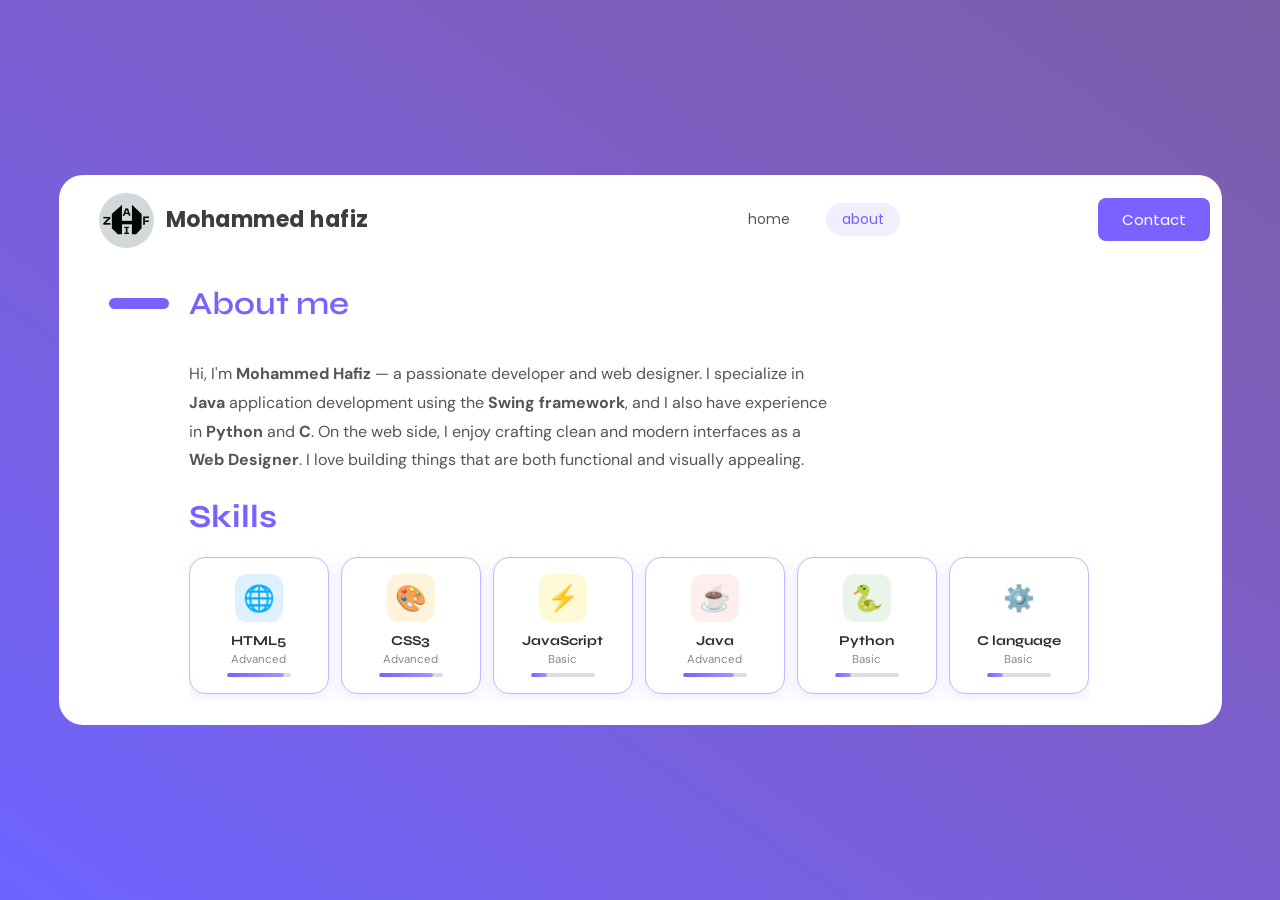
==== about.html @ f4793693 "Update about.html" ====
<!DOCTYPE html>
<html lang="en">
<head>
    <meta charset="UTF-8">
    <meta name="viewport" content="width=device-width, initial-scale=1.0">
    <title>about hafiz</title>
    <link rel="stylesheet" href="about.css" type="text/css">
    <link rel="icon" type="image/png" href="hafiz-.png">
    <link href="https://fonts.googleapis.com/css2?family=Poppins:wght@400;600&display=swap" rel="stylesheet">
    <link rel="stylesheet" href="https://fonts.googleapis.com/css2?family=Syne:wght@400;600;700;800&family=DM+Sans:wght@300;400;500&display=swap">
</head>
<body>
<script src="jquery.min.js"></script>
<script src="script.js"></script>
    <div class="container"> 
        <div class="card">
            <div class="navbar">
                <img class="img" src="hafizorginallogo.jpg" alt="logo">
                <h4 class="name">Mohammed hafiz</h4>
                <nav class="nav">
                    <a href="index.html" class="active">home</a>
                    <a href="about.html" class="about1">about</a>
                    <a href="" class="conbtn">Contact</a>
                </nav>
            </div>

            <div class="dashboard">
                <div class="line"></div>
                <div class="about-content">
                    <h1 class="about-title">About me</h1>
                    <p class="about-para">
                        Hi, I'm <strong>Mohammed Hafiz</strong> — a passionate developer and web designer. 
                        I specialize in <strong>Java</strong> application development using the 
                        <strong>Swing framework</strong>, and I also have experience in 
                        <strong>Python</strong> and <strong>C</strong>. On the web side, I enjoy crafting 
                        clean and modern interfaces as a <strong>Web Designer</strong>. 
                        I love building things that are both functional and visually appealing.
                    </p>
                    <h1 class="skill-head">Skills</h1>
                    <div class="skills-scroll-wrapper">
                        <div class="skills-grid">
                            <div class="skill-card active-card">
                                <div class="skill-icon ic-html">🌐</div>
                                <div class="skill-name">HTML5</div>
                                <div class="skill-level">Advanced</div>
                                <div class="level-bar"><div class="level-fill" style="width:90%"></div></div>
                            </div>
                            <div class="skill-card active-card">
                                <div class="skill-icon ic-css">🎨</div>
                                <div class="skill-name">CSS3</div>
                                <div class="skill-level">Advanced</div>
                                <div class="level-bar"><div class="level-fill" style="width:85%"></div></div>
                            </div>
                            <div class="skill-card active-card">
                                <div class="skill-icon ic-js">⚡</div>
                                <div class="skill-name">JavaScript</div>
                                <div class="skill-level">Basic</div>
                                <div class="level-bar"><div class="level-fill" style="width:25%"></div></div>
                            </div>
                            <div class="skill-card active-card">
                                <div class="skill-icon ic-java">☕</div>
                                <div class="skill-name">Java</div>
                                <div class="skill-level">Advanced</div>
                                <div class="level-bar"><div class="level-fill" style="width:80%"></div></div>
                            </div>
                            <div class="skill-card active-card">
                                <div class="skill-icon ic-python">🐍</div>
                                <div class="skill-name">Python</div>
                                <div class="skill-level">Basic</div>
                                <div class="level-bar"><div class="level-fill" style="width: 25%;"></div></div>
                            </div>
                            <div class="skill-card active-card">
                                <div class="skill-icon is C">⚙️</div>
                                <div class="skill-name">C language</div>
                                <div class="skill-level">Basic</div>
                                <div class="level-bar"><div class="level-fill" style="width: 25%;"></div></div>
                            </div>
                        </div>
                    </div>
                    <h1 class="tool-head">Tools i use</h1>
                    <div class="skills-grid">
                        <div class="skill-card active-card">
                            <div class="skill-icon ic-vscode">💻</div>
                            <div class="skill-name">VScode</div>
                            <div class="skill-level">Advanced</div>
                            <div class="level-bar"><div class="level-fill" style="width:90%"></div></div>
                        </div>
                        <div class="skill-card active-card">
                            <div class="skill-icon ic-git">🌿</div>
                            <div class="skill-name">Git</div>
                            <div class="skill-level">basic</div>
                            <div class="level-bar"><div class="level-fill" style="width:30%"></div></div>
                        </div>
                        <div class="skill-card active-card">
                            <div class="skill-icon ic-supabase">🗄️</div>
                            <div class="skill-name">SupaBase</div>
                            <div class="skill-level">Intermediate</div>
                            <div class="level-bar"><div class="level-fill" style="width:50%"></div></div>
                        </div>
                    </div>

                    <h1 class="projects">My Projects</h1>
                    <p class="project-para">As part of my programming journey, I developed a <strong>Student Attendance Management System</strong> using Java Swing — a full-featured desktop application designed to simplify how attendance is recorded and tracked. The system allows users to add students, mark daily attendance, and view attendance reports through a clean and intuitive graphical interface. Built with core Java OOP principles and Swing UI components, this project reflects my ability to design real-world, problem-solving applications beyond the web — combining logic, data handling, and user experience into one seamless desktop solution.</p>

                    <div class="download-section">
                        <span class="download-label">Download App</span>

                        <div class="download-badges-row">
                            <a href="#" class="download-badge" id="download-btn-windows">
                              <div class="badge-icon"><img src="icon.png" alt="app icon" style="width:28px;height:28px;border-radius:6px;object-fit:cover;"></div>
                                <div class="badge-text">
                                    <span class="badge-sub">Get it on</span>
                                    <span class="badge-title">Student Attendance System</span>
                                </div>
                                <div class="badge-platform-tag">
                                    <span class="badge-tag-dot"></span>
                                    🪟 Windows
                                </div>
                                <span class="badge-arrow">→</span>
                            </a>
                            <a href="#" class="download-badge" id="download-btn-linux">
                                <div class="badge-icon"><img src="icon.png" alt="app icon" style="width:28px;height:28px;border-radius:6px;object-fit:cover;"></div>
                                <div class="badge-text">
                                    <span class="badge-sub">Get it on</span>
                                    <span class="badge-title">Student Attendance System</span>
                                </div>
                                <div class="badge-platform-tag">
                                    <span class="badge-tag-dot" style="background:#4caf50;box-shadow:0 0 6px #4caf50;"></span>
                                    🐧 Linux
                                </div>
                                <span class="badge-arrow">→</span>
                            </a>
                        </div>
                    </div>
                </div>
            </div>
        </div>
    </div>
</body>
</html>
---- about.css ----
html, body {
    margin: 0;
    padding: 0;
    height: 100%;
}
.container {
    width: 100%;
    height: 100%;
    background: linear-gradient(to right top, #6c63ff, #7661e8, #7b5fd1, #7d5ebc, #7b5ea7);
    display: flex;
    justify-content: center;
    align-items: center;
}
.card {
    width: 1163px;
    height: 550px;
    border-radius: 24px;
    background-color: #ffffff;
    display: flex;
    flex-direction: column;
    overflow-y: auto;
    overflow-x: hidden;
}
.card::-webkit-scrollbar {
    width: 6px;
}
.card::-webkit-scrollbar-track {
    background: transparent;
    border-radius: 0 24px 24px 0;
}
.card::-webkit-scrollbar-thumb {
    background: linear-gradient(to bottom, #7b61ff, #a594ff);
    border-radius: 10px;
    min-height: 30px;
}
.card::-webkit-scrollbar-thumb:hover {
    background: linear-gradient(to bottom, #6c52f0, #7b61ff);
}
.card::-webkit-scrollbar-corner {
    background: transparent;
}
.img {
    width: 55px;
    height: 55px;
    border-radius: 50%;
    object-fit: cover;
    margin-left: 20px;
    margin-top: 2px;
}
.navbar {
    display: flex;
    align-items: center;
    gap: 12px;
    padding: 16px 20px;
}
.name {
    margin: 0;
    font-family: 'Poppins', sans-serif;
    font-size: 22px;
    font-weight: bold;
    letter-spacing: 0.5px;
    color: #3d3d3d;
}
nav {
    display: flex;
    gap: 20px;
    padding-left: 321px;
    align-items: center;
    margin-left: 30px;
    width: 459px;
}
nav a {
    text-decoration: none;
    color: #555555;
    font-family: 'Poppins', sans-serif;
    font-size: 14px;
}
nav a.active {
    padding: 6px 16px;
    border-radius: 20px;
}
nav a.about1 {
    color: #6c63ff;
    background-color: #f0eeff;
    padding: 6px 16px;
    border-radius: 20px;
}
.conbtn {
    background-color: #7b61ff;
    color: white;
    padding: 10px 24px;
    border-radius: 8px;
    text-decoration: none;
    font-family: 'Poppins', sans-serif;
    font-size: 15px;
    cursor: pointer;
    margin-left: 178px;
}
.dashboard {
    display: flex;
    align-items: flex-start;
    gap: 20px;
    padding: 20px 50px;
}
.line {
    width: 60px;
    height: 11px;
    background-color: #7b61ff;
    border-radius: 20px;
    margin-top: 14px;
    flex-shrink: 0;
}
.about-content {
    display: flex;
    flex-direction: column;
}
.about-title {
    font-family: 'Syne', sans-serif;
    font-weight: 600;
    color: #7b61ff;
    margin: 0 0 12px 0;
    font-size: 2rem;
}
.about-para {
    font-family: 'DM Sans', sans-serif;
    font-size: 1rem;
    color: #555;
    line-height: 1.8;
    max-width: 650px;
    margin: 0;
    margin-top: 25px;
}

.skill-head {
    font-family: 'Syne', sans-serif;
    font-weight: 700;
    color: #7b61ff;
}
.tool-head {
    font-family: 'Syne', sans-serif;
    font-weight: 700;
    color: #7b61ff;
}
.skills-scroll-wrapper {
    width: 100%;
    overflow-x: auto;
    overflow-y: hidden;
    padding-bottom: 6px;
    flex-shrink: 0;
}
.skills-scroll-wrapper::-webkit-scrollbar {
    height: 4px;
}
.card::-webkit-scrollbar-track {
    background: transparent;
    border-radius: 0 24px 24px 0;
    margin-top: 24px;      
    margin-bottom: 24px;    
}      
.skills-scroll-wrapper::-webkit-scrollbar-thumb {
    background: linear-gradient(to right, #7b61ff, #a594ff);
    border-radius: 20px;
    border: 2px solid transparent;      
    background-clip: padding-box;       
    margin-right: 2px;              
}
.skills-scroll-wrapper::-webkit-scrollbar-thumb:hover {
    background: linear-gradient(to right, #6c52f0, #7b61ff);
}
.skills-grid {
    display: grid;
    grid-template-rows: repeat(1, 1fr);
    grid-auto-flow: column;
    grid-auto-columns: 140px;
    gap: 12px;
    width: max-content;
}

.skill-card {
    background: #f0eeff;
    border: 1.5px solid transparent;
    border-radius: 16px;
    padding: 16px 12px;
    text-align: center;
    cursor: default;
    transition: transform .25s, box-shadow .25s, border-color .25s, background .25s;
}

.skill-card:hover {
    transform: translateY(-4px);
    box-shadow: 0 10px 28px rgba(108, 71, 255, 0.18);
    border-color: #c4b8ff;
    background: #fff;
}

.skill-card.active-card {
    background: #ffffff;
    border: 1.5px solid #c4b8ff;
    box-shadow: 0 4px 16px rgba(108, 71, 255, 0.12);
}

.skill-icon {
    width: 48px;
    height: 48px;
    border-radius: 12px;
    display: flex;
    align-items: center;
    justify-content: center;
    margin: 0 auto 10px;
    font-size: 1.6rem;
}

.ic-html     { background: #dff0ff; }
.ic-css      { background: #fff3dc; }
.ic-js       { background: #fff9d6; }
.ic-java     { background: #ffeeee; }
.ic-python   { background: #e8f5e8; }
.ic-c        { background: #e8eeff; }
.ic-git      { background: #fff0e8; }
.ic-vscode   { background: #e8f8f0; }
.ic-supabase { background: #e8fff5; }

.skill-name {
    font-family: 'Syne', sans-serif;
    font-size: 0.85rem;
    font-weight: 700;
    color: #2d2d2d;
    margin-bottom: 3px;
}
.skill-level {
    font-family: 'DM Sans', sans-serif;
    font-size: 0.72rem;
    color: #888;
    margin-bottom: 6px;
}
.level-bar {
    width: 64px;
    height: 4px;
    background: #ddd;
    border-radius: 4px;
    margin: 0 auto;
    overflow: hidden;
}
.level-fill {
    height: 100%;
    background: linear-gradient(90deg, #7b61ff, #a594ff);
    border-radius: 4px;
}
#popup-overlay {
    display: none;
    position: fixed;
    inset: 0;
    background: rgba(0, 0, 0, 0.3);
    z-index: 999;
    justify-content: center;
    align-items: center;
}
#popup-box {
    background: #ffffff;
    border-radius: 12px;
    padding: 16px 24px;        
    text-align: center;
    box-shadow: 0 8px 24px rgba(108, 71, 255, 0.2);
    font-family: 'DM Sans', sans-serif;
    color: #3d3d3d;
    font-size: 0.85rem;       
    line-height: 1.6;
    width: 250px;    
     margin-top: -100px;            
}
#popup-close {
    margin-top: 12px;
    background: #7b61ff;
    color: white;
    border: none;
    padding: 7px 22px;         
    border-radius: 8px;
    font-family: 'Poppins', sans-serif;
    font-size: 13px;
    cursor: pointer;
    transition: background 0.2s;
}
.projects{
    font-family: 'Syne', sans-serif;
    font-weight: 700;
    color: #7b61ff;
}
.project-para{
    font-family: 'DM Sans', sans-serif;
    font-size: 1rem;
    color: #555;
    line-height: 1.8;
    max-width: 650px;
    margin: 0;
    margin-top: 25px;
}
.download-section {
            margin-top: 28px;
            display: flex;
            align-items: flex-start;
            gap: 18px;
            flex-wrap: wrap;
        }

        .download-label {
            font-family: 'DM Sans', 'Poppins', sans-serif;
            font-size: 0.78rem;
            color: #888;
            letter-spacing: 0.08em;
            text-transform: uppercase;
            font-weight: 500;
            margin-top: 14px;
        }

        .download-badges-row {
            display: flex;
            flex-direction: column;
            gap: 12px;
        }

        .download-badge {
            display: inline-flex;
            align-items: center;
            gap: 14px;
            background: #1a1a2e;
            border: 1.5px solid rgba(124, 92, 191, 0.35);
            border-radius: 14px;
            padding: 10px 18px 10px 14px;
            text-decoration: none;
            cursor: pointer;
            transition: all 0.25s ease;
            box-shadow: 0 4px 20px rgba(124, 92, 191, 0.15);
            position: relative;
            overflow: hidden;
        }

        .download-badge::before {
            content: '';
            position: absolute;
            inset: 0;
            background: linear-gradient(135deg, rgba(124,92,191,0.12), transparent);
            opacity: 0;
            transition: opacity 0.25s ease;
        }

        .download-badge:hover {
            transform: translateY(-2px);
            border-color: rgba(124, 92, 191, 0.7);
            box-shadow: 0 8px 28px rgba(124, 92, 191, 0.28);
        }

        .download-badge:hover::before {
            opacity: 1;
        }

        .badge-icon {
            width: 38px;
            height: 38px;
            background: linear-gradient(135deg, #7c5cbf, #5a3fa0);
            border-radius: 10px;
            display: flex;
            align-items: center;
            justify-content: center;
            font-size: 1.2rem;
            flex-shrink: 0;
            box-shadow: 0 2px 8px rgba(124,92,191,0.4);
        }

        .badge-text {
            display: flex;
            flex-direction: column;
            gap: 1px;
            flex: 1;
        }

        .badge-sub {
            font-family: 'DM Sans', 'Poppins', sans-serif;
            font-size: 0.65rem;
            color: #aaa;
            letter-spacing: 0.06em;
            text-transform: uppercase;
            font-weight: 400;
        }

        .badge-title {
            font-family: 'Syne', 'Poppins', sans-serif;
            font-size: 0.95rem;
            color: #ffffff;
            font-weight: 700;
            letter-spacing: 0.01em;
            white-space: nowrap;
        }

        .badge-platform-tag {
            display: inline-flex;
            align-items: center;
            gap: 6px;
            background: rgba(124, 92, 191, 0.15);
            border: 1px solid rgba(124, 92, 191, 0.3);
            border-radius: 20px;
            padding: 4px 12px;
            font-family: 'DM Sans', 'Poppins', sans-serif;
            font-size: 0.7rem;
            color: #c9b8f0;
            font-weight: 500;
            white-space: nowrap;
        }

        .badge-tag-dot {
            width: 6px;
            height: 6px;
            border-radius: 50%;
            background: #7c5cbf;
            box-shadow: 0 0 6px #7c5cbf;
            flex-shrink: 0;
        }

        .badge-arrow {
            margin-left: 4px;
            color: #7c5cbf;
            font-size: 1rem;
            transition: transform 0.2s ease;
        }

        .download-badge:hover .badge-arrow {
            transform: translateX(3px);
        }
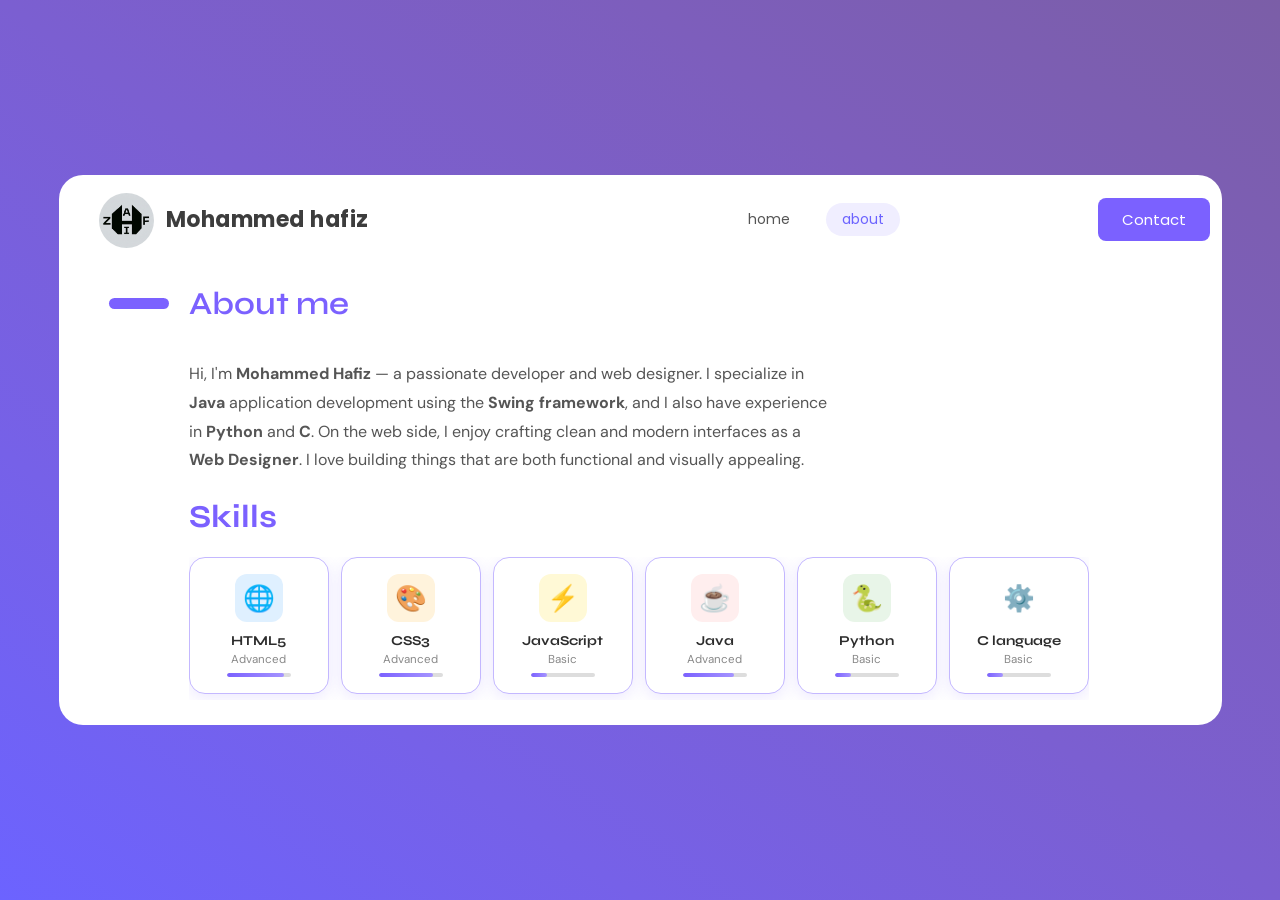
==== commit bd157f5f: "Update about.html" ====
--- a/about.html
+++ b/about.html
@@ -5,7 +5,7 @@
     <meta name="viewport" content="width=device-width, initial-scale=1.0">
     <title>about hafiz</title>
     <link rel="stylesheet" href="about.css" type="text/css">
-    <link rel="icon" type="image/png" href="hafiz-.png">
+    <link rel="icon" type="image/png" href="hafizrounded.png">
     <link href="https://fonts.googleapis.com/css2?family=Poppins:wght@400;600&display=swap" rel="stylesheet">
     <link rel="stylesheet" href="https://fonts.googleapis.com/css2?family=Syne:wght@400;600;700;800&family=DM+Sans:wght@300;400;500&display=swap">
 </head>
@@ -36,6 +36,7 @@
                         clean and modern interfaces as a <strong>Web Designer</strong>. 
                         I love building things that are both functional and visually appealing.
                     </p>
+
                     <h1 class="skill-head">Skills</h1>
                     <div class="skills-scroll-wrapper">
                         <div class="skills-grid">
@@ -67,16 +68,17 @@
                                 <div class="skill-icon ic-python">🐍</div>
                                 <div class="skill-name">Python</div>
                                 <div class="skill-level">Basic</div>
-                                <div class="level-bar"><div class="level-fill" style="width: 25%;"></div></div>
+                                <div class="level-bar"><div class="level-fill" style="width:25%"></div></div>
                             </div>
                             <div class="skill-card active-card">
                                 <div class="skill-icon is C">⚙️</div>
                                 <div class="skill-name">C language</div>
                                 <div class="skill-level">Basic</div>
-                                <div class="level-bar"><div class="level-fill" style="width: 25%;"></div></div>
+                                <div class="level-bar"><div class="level-fill" style="width:25%"></div></div>
                             </div>
                         </div>
                     </div>
+
                     <h1 class="tool-head">Tools i use</h1>
                     <div class="skills-grid">
                         <div class="skill-card active-card">
@@ -99,15 +101,17 @@
                         </div>
                     </div>
 
+                    <!-- PROJECT 1: Student Attendance System -->
                     <h1 class="projects">My Projects</h1>
                     <p class="project-para">As part of my programming journey, I developed a <strong>Student Attendance Management System</strong> using Java Swing — a full-featured desktop application designed to simplify how attendance is recorded and tracked. The system allows users to add students, mark daily attendance, and view attendance reports through a clean and intuitive graphical interface. Built with core Java OOP principles and Swing UI components, this project reflects my ability to design real-world, problem-solving applications beyond the web — combining logic, data handling, and user experience into one seamless desktop solution.</p>
 
                     <div class="download-section">
                         <span class="download-label">Download App</span>
-
                         <div class="download-badges-row">
                             <a href="#" class="download-badge" id="download-btn-windows">
-                              <div class="badge-icon"><img src="icon.png" alt="app icon" style="width:28px;height:28px;border-radius:6px;object-fit:cover;"></div>
+                                <div class="badge-icon">
+                                    <img src="icon.png" alt="app icon" style="width:28px;height:28px;border-radius:6px;object-fit:cover;">
+                                </div>
                                 <div class="badge-text">
                                     <span class="badge-sub">Get it on</span>
                                     <span class="badge-title">Student Attendance System</span>
@@ -119,7 +123,9 @@
                                 <span class="badge-arrow">→</span>
                             </a>
                             <a href="#" class="download-badge" id="download-btn-linux">
-                                <div class="badge-icon"><img src="icon.png" alt="app icon" style="width:28px;height:28px;border-radius:6px;object-fit:cover;"></div>
+                                <div class="badge-icon">
+                                    <img src="icon.png" alt="app icon" style="width:28px;height:28px;border-radius:6px;object-fit:cover;">
+                                </div>
                                 <div class="badge-text">
                                     <span class="badge-sub">Get it on</span>
                                     <span class="badge-title">Student Attendance System</span>
@@ -132,6 +138,31 @@
                             </a>
                         </div>
                     </div>
+
+                    <!-- PROJECT 2: NotepadApp -->
+                    <h1 class="projects" style="margin-top: 2.5rem;">NotepadApp</h1>
+                    <p class="project-para">I built a <strong>NotepadApp</strong> for Android — a sleek, lightweight note-taking application designed for speed and simplicity. The app lets users <strong>create, edit, and delete notes</strong> instantly with a clean Material-style interface. Built natively for Android using <strong>Java</strong>, it leverages local storage to keep your notes safe and always available — even offline. This project showcases my ability to take my Java skills into the mobile space and deliver a polished, real-world Android experience.</p>
+
+                    <div class="download-section">
+                        <span class="download-label">Download App</span>
+                        <div class="download-badges-row">
+                            <a href="notepad.apk" download="NotepadApp.apk" class="download-badge" id="download-btn-android">
+                                <div class="badge-icon">
+                                    <img src="Notepad.png" alt="app icon" style="width:28px;height:28px;border-radius:6px;object-fit:cover;">
+                                </div>
+                                <div class="badge-text">
+                                    <span class="badge-sub">Get it on</span>
+                                    <span class="badge-title">NotepadApp</span>
+                                </div>
+                                <div class="badge-platform-tag" id="android-platform-tag">
+                                    <span class="badge-tag-dot" id="android-dot"></span>
+                                    🤖 Android
+                                </div>
+                                <span class="badge-arrow">→</span>
+                            </a>
+                        </div>
+                    </div>
+
                 </div>
             </div>
         </div>
--- a/about.css
+++ b/about.css
@@ -1,18 +1,21 @@
 html, body {
     margin: 0;
     padding: 0;
-    height: 100%;
+    min-height: 100%;
 }
 .container {
     width: 100%;
-    height: 100%;
+    min-height: 100vh;
     background: linear-gradient(to right top, #6c63ff, #7661e8, #7b5fd1, #7d5ebc, #7b5ea7);
     display: flex;
     justify-content: center;
     align-items: center;
+    padding: 20px;
+    box-sizing: border-box;
 }
 .card {
-    width: 1163px;
+    width: 100%;
+    max-width: 1163px;
     height: 550px;
     border-radius: 24px;
     background-color: #ffffff;
@@ -21,12 +24,12 @@
     overflow-y: auto;
     overflow-x: hidden;
 }
-.card::-webkit-scrollbar {
-    width: 6px;
-}
+.card::-webkit-scrollbar { width: 6px; }
 .card::-webkit-scrollbar-track {
     background: transparent;
     border-radius: 0 24px 24px 0;
+    margin-top: 24px;
+    margin-bottom: 24px;
 }
 .card::-webkit-scrollbar-thumb {
     background: linear-gradient(to bottom, #7b61ff, #a594ff);
@@ -35,9 +38,6 @@
 }
 .card::-webkit-scrollbar-thumb:hover {
     background: linear-gradient(to bottom, #6c52f0, #7b61ff);
-}
-.card::-webkit-scrollbar-corner {
-    background: transparent;
 }
 .img {
     width: 55px;
@@ -52,6 +52,7 @@
     align-items: center;
     gap: 12px;
     padding: 16px 20px;
+    flex-wrap: wrap;
 }
 .name {
     margin: 0;
@@ -75,10 +76,7 @@
     font-family: 'Poppins', sans-serif;
     font-size: 14px;
 }
-nav a.active {
-    padding: 6px 16px;
-    border-radius: 20px;
-}
+nav a.active { padding: 6px 16px; border-radius: 20px; }
 nav a.about1 {
     color: #6c63ff;
     background-color: #f0eeff;
@@ -110,10 +108,7 @@
     margin-top: 14px;
     flex-shrink: 0;
 }
-.about-content {
-    display: flex;
-    flex-direction: column;
-}
+.about-content { display: flex; flex-direction: column; }
 .about-title {
     font-family: 'Syne', sans-serif;
     font-weight: 600;
@@ -130,13 +125,7 @@
     margin: 0;
     margin-top: 25px;
 }
-
-.skill-head {
-    font-family: 'Syne', sans-serif;
-    font-weight: 700;
-    color: #7b61ff;
-}
-.tool-head {
+.skill-head, .tool-head, .projects {
     font-family: 'Syne', sans-serif;
     font-weight: 700;
     color: #7b61ff;
@@ -148,24 +137,10 @@
     padding-bottom: 6px;
     flex-shrink: 0;
 }
-.skills-scroll-wrapper::-webkit-scrollbar {
-    height: 4px;
-}
-.card::-webkit-scrollbar-track {
-    background: transparent;
-    border-radius: 0 24px 24px 0;
-    margin-top: 24px;      
-    margin-bottom: 24px;    
-}      
+.skills-scroll-wrapper::-webkit-scrollbar { height: 4px; }
 .skills-scroll-wrapper::-webkit-scrollbar-thumb {
     background: linear-gradient(to right, #7b61ff, #a594ff);
     border-radius: 20px;
-    border: 2px solid transparent;      
-    background-clip: padding-box;       
-    margin-right: 2px;              
-}
-.skills-scroll-wrapper::-webkit-scrollbar-thumb:hover {
-    background: linear-gradient(to right, #6c52f0, #7b61ff);
 }
 .skills-grid {
     display: grid;
@@ -175,7 +150,6 @@
     gap: 12px;
     width: max-content;
 }
-
 .skill-card {
     background: #f0eeff;
     border: 1.5px solid transparent;
@@ -185,20 +159,17 @@
     cursor: default;
     transition: transform .25s, box-shadow .25s, border-color .25s, background .25s;
 }
-
 .skill-card:hover {
     transform: translateY(-4px);
     box-shadow: 0 10px 28px rgba(108, 71, 255, 0.18);
     border-color: #c4b8ff;
     background: #fff;
 }
-
 .skill-card.active-card {
     background: #ffffff;
     border: 1.5px solid #c4b8ff;
     box-shadow: 0 4px 16px rgba(108, 71, 255, 0.12);
 }
-
 .skill-icon {
     width: 48px;
     height: 48px;
@@ -209,7 +180,6 @@
     margin: 0 auto 10px;
     font-size: 1.6rem;
 }
-
 .ic-html     { background: #dff0ff; }
 .ic-css      { background: #fff3dc; }
 .ic-js       { background: #fff9d6; }
@@ -219,7 +189,6 @@
 .ic-git      { background: #fff0e8; }
 .ic-vscode   { background: #e8f8f0; }
 .ic-supabase { background: #e8fff5; }
-
 .skill-name {
     font-family: 'Syne', sans-serif;
     font-size: 0.85rem;
@@ -252,40 +221,33 @@
     inset: 0;
     background: rgba(0, 0, 0, 0.3);
     z-index: 999;
-    justify-content: center;
-    align-items: center;
 }
 #popup-box {
     background: #ffffff;
     border-radius: 12px;
-    padding: 16px 24px;        
+    padding: 16px 24px;
     text-align: center;
     box-shadow: 0 8px 24px rgba(108, 71, 255, 0.2);
     font-family: 'DM Sans', sans-serif;
     color: #3d3d3d;
-    font-size: 0.85rem;       
+    font-size: 0.85rem;
     line-height: 1.6;
-    width: 250px;    
-     margin-top: -100px;            
+    width: 250px;
+    margin-top: -100px;
 }
 #popup-close {
     margin-top: 12px;
     background: #7b61ff;
     color: white;
     border: none;
-    padding: 7px 22px;         
+    padding: 7px 22px;
     border-radius: 8px;
     font-family: 'Poppins', sans-serif;
     font-size: 13px;
     cursor: pointer;
     transition: background 0.2s;
 }
-.projects{
-    font-family: 'Syne', sans-serif;
-    font-weight: 700;
-    color: #7b61ff;
-}
-.project-para{
+.project-para {
     font-family: 'DM Sans', sans-serif;
     font-size: 1rem;
     color: #555;
@@ -294,135 +256,215 @@
     margin: 0;
     margin-top: 25px;
 }
+
+/* ── Download Badge ── */
 .download-section {
-            margin-top: 28px;
-            display: flex;
-            align-items: flex-start;
-            gap: 18px;
-            flex-wrap: wrap;
-        }
-
-        .download-label {
-            font-family: 'DM Sans', 'Poppins', sans-serif;
-            font-size: 0.78rem;
-            color: #888;
-            letter-spacing: 0.08em;
-            text-transform: uppercase;
-            font-weight: 500;
-            margin-top: 14px;
-        }
-
-        .download-badges-row {
-            display: flex;
-            flex-direction: column;
-            gap: 12px;
-        }
-
-        .download-badge {
-            display: inline-flex;
-            align-items: center;
-            gap: 14px;
-            background: #1a1a2e;
-            border: 1.5px solid rgba(124, 92, 191, 0.35);
-            border-radius: 14px;
-            padding: 10px 18px 10px 14px;
-            text-decoration: none;
-            cursor: pointer;
-            transition: all 0.25s ease;
-            box-shadow: 0 4px 20px rgba(124, 92, 191, 0.15);
-            position: relative;
-            overflow: hidden;
-        }
-
-        .download-badge::before {
-            content: '';
-            position: absolute;
-            inset: 0;
-            background: linear-gradient(135deg, rgba(124,92,191,0.12), transparent);
-            opacity: 0;
-            transition: opacity 0.25s ease;
-        }
-
-        .download-badge:hover {
-            transform: translateY(-2px);
-            border-color: rgba(124, 92, 191, 0.7);
-            box-shadow: 0 8px 28px rgba(124, 92, 191, 0.28);
-        }
-
-        .download-badge:hover::before {
-            opacity: 1;
-        }
-
-        .badge-icon {
-            width: 38px;
-            height: 38px;
-            background: linear-gradient(135deg, #7c5cbf, #5a3fa0);
-            border-radius: 10px;
-            display: flex;
-            align-items: center;
-            justify-content: center;
-            font-size: 1.2rem;
-            flex-shrink: 0;
-            box-shadow: 0 2px 8px rgba(124,92,191,0.4);
-        }
-
-        .badge-text {
-            display: flex;
-            flex-direction: column;
-            gap: 1px;
-            flex: 1;
-        }
-
-        .badge-sub {
-            font-family: 'DM Sans', 'Poppins', sans-serif;
-            font-size: 0.65rem;
-            color: #aaa;
-            letter-spacing: 0.06em;
-            text-transform: uppercase;
-            font-weight: 400;
-        }
-
-        .badge-title {
-            font-family: 'Syne', 'Poppins', sans-serif;
-            font-size: 0.95rem;
-            color: #ffffff;
-            font-weight: 700;
-            letter-spacing: 0.01em;
-            white-space: nowrap;
-        }
-
-        .badge-platform-tag {
-            display: inline-flex;
-            align-items: center;
-            gap: 6px;
-            background: rgba(124, 92, 191, 0.15);
-            border: 1px solid rgba(124, 92, 191, 0.3);
-            border-radius: 20px;
-            padding: 4px 12px;
-            font-family: 'DM Sans', 'Poppins', sans-serif;
-            font-size: 0.7rem;
-            color: #c9b8f0;
-            font-weight: 500;
-            white-space: nowrap;
-        }
-
-        .badge-tag-dot {
-            width: 6px;
-            height: 6px;
-            border-radius: 50%;
-            background: #7c5cbf;
-            box-shadow: 0 0 6px #7c5cbf;
-            flex-shrink: 0;
-        }
-
-        .badge-arrow {
-            margin-left: 4px;
-            color: #7c5cbf;
-            font-size: 1rem;
-            transition: transform 0.2s ease;
-        }
-
-        .download-badge:hover .badge-arrow {
-            transform: translateX(3px);
-        }
-
+    margin-top: 28px;
+    display: flex;
+    align-items: flex-start;
+    gap: 18px;
+    flex-wrap: wrap;
+    padding-bottom: 30px;
+}
+.download-label {
+    font-family: 'DM Sans', 'Poppins', sans-serif;
+    font-size: 0.78rem;
+    color: #888;
+    letter-spacing: 0.08em;
+    text-transform: uppercase;
+    font-weight: 500;
+    margin-top: 14px;
+}
+.download-badges-row {
+    display: flex;
+    flex-direction: column;
+    gap: 12px;
+}
+.download-badge {
+    display: inline-flex;
+    align-items: center;
+    gap: 14px;
+    background: #1a1a2e;
+    border: 1.5px solid rgba(124, 92, 191, 0.35);
+    border-radius: 14px;
+    padding: 10px 18px 10px 14px;
+    text-decoration: none;
+    cursor: pointer;
+    transition: all 0.25s ease;
+    box-shadow: 0 4px 20px rgba(124, 92, 191, 0.15);
+    position: relative;
+    overflow: hidden;
+}
+.download-badge::before {
+    content: '';
+    position: absolute;
+    inset: 0;
+    background: linear-gradient(135deg, rgba(124,92,191,0.12), transparent);
+    opacity: 0;
+    transition: opacity 0.25s ease;
+}
+.download-badge:hover {
+    transform: translateY(-2px);
+    border-color: rgba(124, 92, 191, 0.7);
+    box-shadow: 0 8px 28px rgba(124, 92, 191, 0.28);
+}
+.download-badge:hover::before { opacity: 1; }
+.badge-icon {
+    width: 38px;
+    height: 38px;
+    background: linear-gradient(135deg, #7c5cbf, #5a3fa0);
+    border-radius: 10px;
+    display: flex;
+    align-items: center;
+    justify-content: center;
+    font-size: 1.2rem;
+    flex-shrink: 0;
+    box-shadow: 0 2px 8px rgba(124,92,191,0.4);
+}
+.badge-text {
+    display: flex;
+    flex-direction: column;
+    gap: 1px;
+    flex: 1;
+}
+.badge-sub {
+    font-family: 'DM Sans', 'Poppins', sans-serif;
+    font-size: 0.65rem;
+    color: #aaa;
+    letter-spacing: 0.06em;
+    text-transform: uppercase;
+    font-weight: 400;
+}
+.badge-title {
+    font-family: 'Syne', 'Poppins', sans-serif;
+    font-size: 0.95rem;
+    color: #ffffff;
+    font-weight: 700;
+    letter-spacing: 0.01em;
+    white-space: nowrap;
+}
+.badge-platform-tag {
+    display: inline-flex;
+    align-items: center;
+    gap: 6px;
+    background: rgba(124, 92, 191, 0.15);
+    border: 1px solid rgba(124, 92, 191, 0.3);
+    border-radius: 20px;
+    padding: 4px 12px;
+    font-family: 'DM Sans', 'Poppins', sans-serif;
+    font-size: 0.7rem;
+    color: #c9b8f0;
+    font-weight: 500;
+    white-space: nowrap;
+}
+.badge-tag-dot {
+    width: 6px;
+    height: 6px;
+    border-radius: 50%;
+    background: #7c5cbf;
+    box-shadow: 0 0 6px #7c5cbf;
+    flex-shrink: 0;
+}
+.badge-arrow {
+    margin-left: 4px;
+    color: #7c5cbf;
+    font-size: 1rem;
+    transition: transform 0.2s ease;
+}
+.download-badge:hover .badge-arrow { transform: translateX(3px); }
+
+/* ── TABLET (max 1024px) ── */
+@media (max-width: 1024px) {
+    .card { height: auto; min-height: 550px; border-radius: 16px; }
+    nav { padding-left: 40px; width: auto; margin-left: 10px; }
+    .conbtn { margin-left: 20px; }
+    .dashboard { padding: 20px 30px; }
+    .about-para, .project-para { max-width: 100%; }
+}
+
+/* ── MOBILE (max 768px) ── */
+@media (max-width: 768px) {
+    .container { padding: 12px; align-items: flex-start; }
+    .card { height: auto; border-radius: 16px; }
+    .navbar { flex-wrap: wrap; padding: 12px 16px; gap: 8px; }
+    .img { width: 42px; height: 42px; margin-left: 0; }
+    .name { font-size: 17px; }
+    nav {
+        padding-left: 0;
+        margin-left: 0;
+        width: 100%;
+        justify-content: flex-start;
+        gap: 10px;
+        order: 3;
+    }
+    .conbtn { margin-left: auto; padding: 8px 16px; font-size: 13px; }
+    .dashboard { flex-direction: column; padding: 16px; gap: 0; }
+    .line { width: 50px; height: 8px; margin-top: 0; margin-bottom: 12px; }
+    .about-title { font-size: 1.5rem; }
+    .about-para, .project-para { font-size: 0.92rem; max-width: 100%; }
+    .skill-head, .tool-head, .projects { font-size: 1.3rem; }
+
+    /* ── Skills grid: wrap into rows on mobile ── */
+    .skills-scroll-wrapper {
+        overflow-x: hidden;
+    }
+    .skills-grid {
+        display: grid;
+        grid-template-columns: repeat(3, 1fr);
+        grid-auto-flow: row;
+        grid-auto-columns: unset;
+        width: 100%;
+    }
+
+    .download-section { flex-direction: column; align-items: flex-start; gap: 10px; }
+    .download-label { margin-top: 0; }
+    .download-badge { width: 100%; box-sizing: border-box; }
+    .badge-title { font-size: 0.82rem; white-space: normal; }
+    .badge-platform-tag { display: none; }
+    #popup-box {
+        width: 80vw;
+        padding: 20px 16px;
+        left: 50% !important;
+        top: 50% !important;
+        transform: translate(-50%, -50%);
+        margin-top: 0;
+    }
+}
+
+/* ── SMALL MOBILE (max 480px) ── */
+@media (max-width: 480px) {
+    .name { font-size: 15px; }
+    nav a { font-size: 12px; }
+    .conbtn { font-size: 12px; padding: 7px 12px; }
+    .about-title { font-size: 1.2rem; }
+    .badge-title { font-size: 0.78rem; }
+
+    /* 2 columns on very small screens */
+    .skills-grid {
+        grid-template-columns: repeat(2, 1fr);
+    }
+}
+
+/* ── Add this to the BOTTOM of your about.css ── */
+
+#download-btn-android {
+    background: #1a1033;
+    border: 1px solid rgba(61, 220, 132, 0.2);
+    transition: all 0.3s ease;
+}
+ 
+#download-btn-android:hover {
+    border-color: rgba(61, 220, 132, 0.5);
+    box-shadow: 0 0 18px rgba(61, 220, 132, 0.2);
+    transform: translateY(-2px);
+}
+ 
+#android-platform-tag {
+    background: rgba(61, 220, 132, 0.12);
+    border: 1px solid rgba(61, 220, 132, 0.3);
+}
+ 
+#android-dot {
+    background: #3ddc84;
+    box-shadow: 0 0 6px #3ddc84;
+}
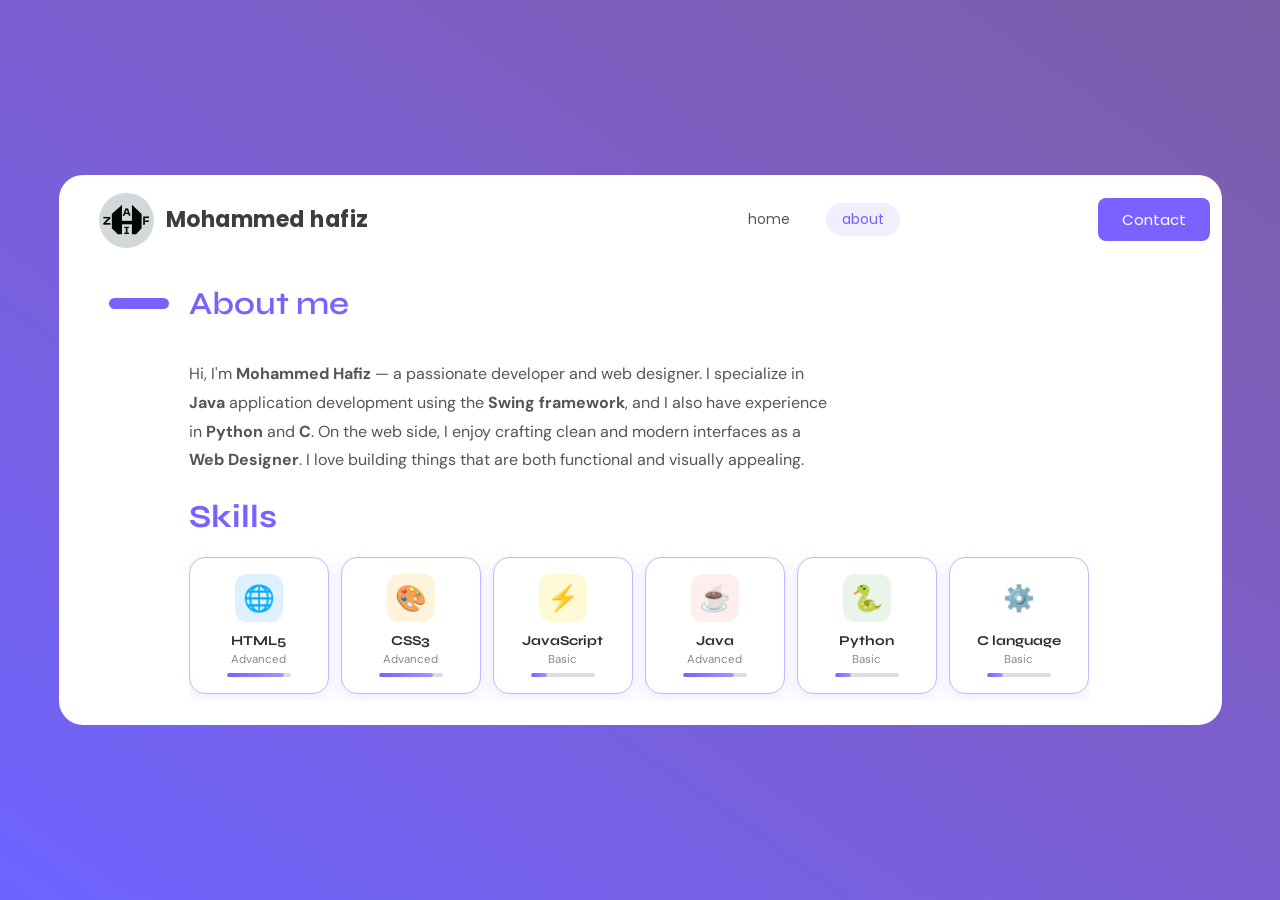
==== commit 8d106306: "Update about.html" ====
--- a/about.html
+++ b/about.html
@@ -138,9 +138,6 @@
                             </a>
                         </div>
                     </div>
-
-                    <!-- PROJECT 2: NotepadApp -->
-                    <h1 class="projects" style="margin-top: 2.5rem;">NotepadApp</h1>
                     <p class="project-para">I built a <strong>NotepadApp</strong> for Android — a sleek, lightweight note-taking application designed for speed and simplicity. The app lets users <strong>create, edit, and delete notes</strong> instantly with a clean Material-style interface. Built natively for Android using <strong>Java</strong>, it leverages local storage to keep your notes safe and always available — even offline. This project showcases my ability to take my Java skills into the mobile space and deliver a polished, real-world Android experience.</p>
 
                     <div class="download-section">
--- a/about.css
+++ b/about.css
@@ -451,6 +451,7 @@
     background: #1a1033;
     border: 1px solid rgba(61, 220, 132, 0.2);
     transition: all 0.3s ease;
+    width: 447px;
 }
  
 #download-btn-android:hover {
